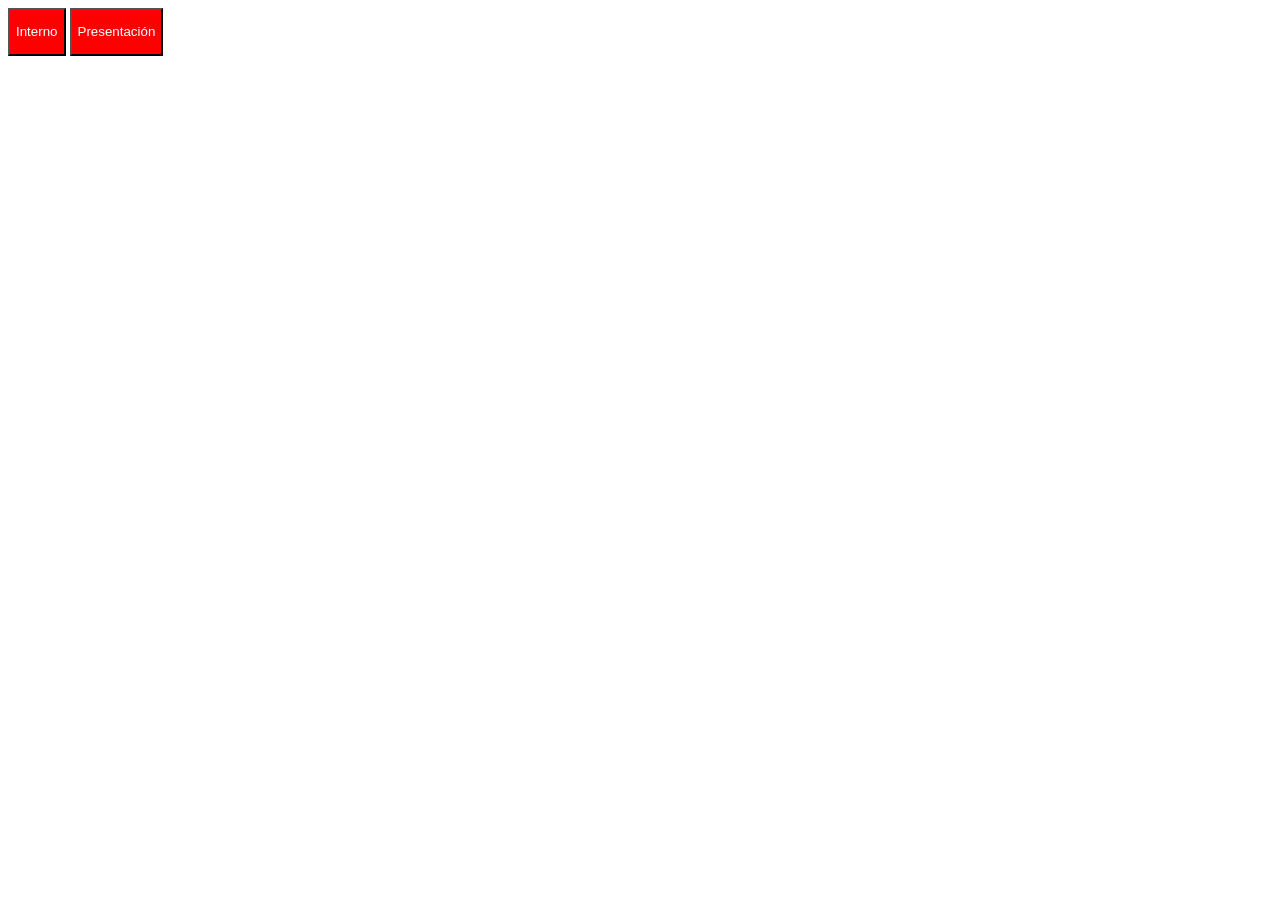
==== index.html @ c40f845d "Comparación de precios" ====
<!DOCTYPE html>
<html lang="en">
<head>
    <meta charset="UTF-8">
    <meta name="viewport" content="width=device-width, initial-scale=1.0">
    <title>CAMPROT</title>
    <link rel="stylesheet" href="styles.css">
    <script src="scripts.js"></script>
</head>
<body>
    <a href="interno/index.html"><button type="button"><p>Interno</p></button></a>
    <a href="presentation/index.html"><button type="button"><p>Presentación</p></button></a>
</body>
</html>
---- styles.css ----
button:nth-of-type(1) {
  background-color: red;
  color: white;
}

button:nth-of-type(1):hover {
  background-color: darkred;
  color: white;
}

button:nth-of-type(2) {
  background-color: blue;
  color: white;
}

button:nth-of-type(2):hover {
  background-color: darkblue;
  color: white;
}
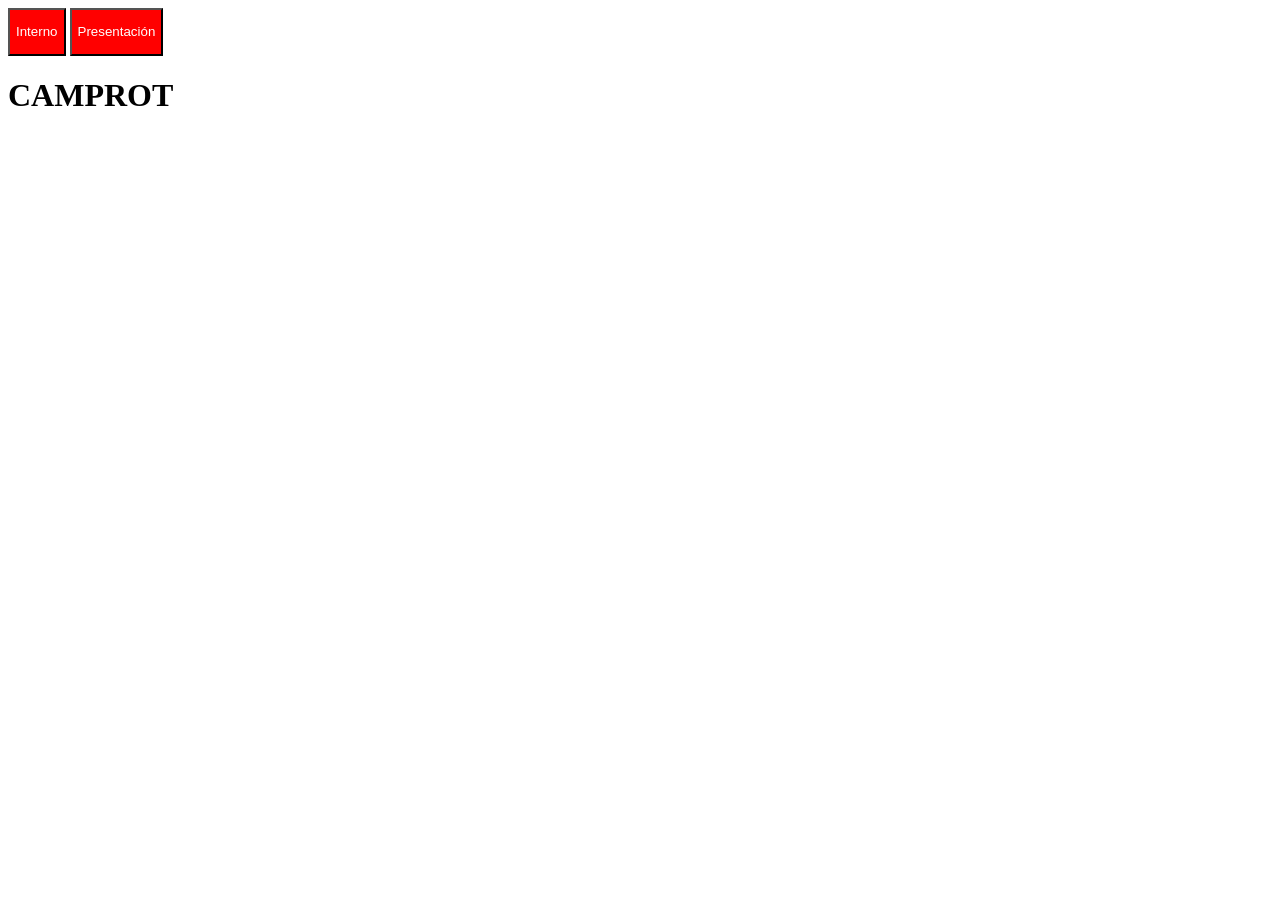
==== commit 103af273: "commit de prueba" ====
--- a/index.html
+++ b/index.html
@@ -10,5 +10,6 @@
 <body>
     <a href="interno/index.html"><button type="button"><p>Interno</p></button></a>
     <a href="presentation/index.html"><button type="button"><p>Presentación</p></button></a>
+    <h1>CAMPROT</h1>
 </body>
 </html>
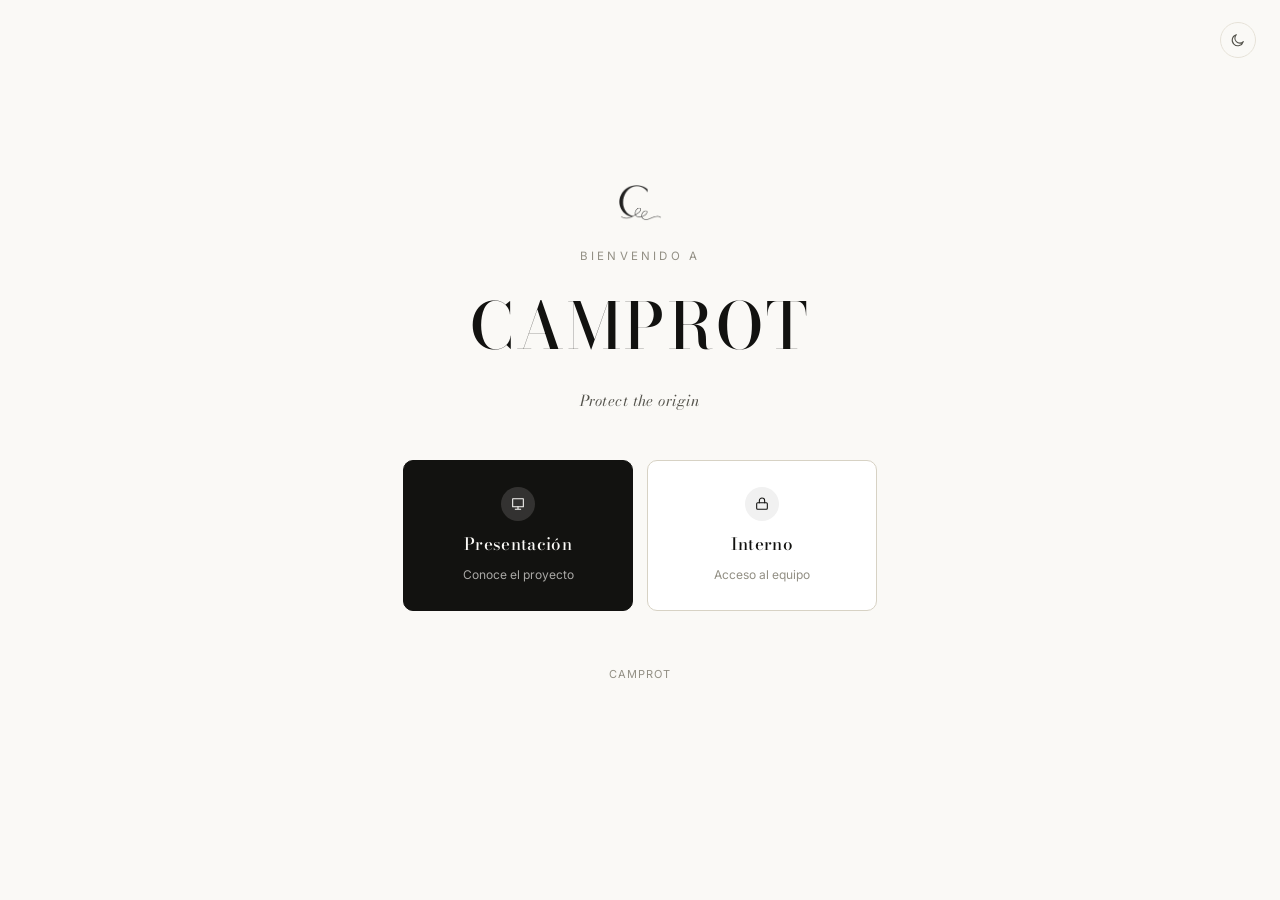
==== commit 9a709c15: "Preparar proyecto" ====
--- a/index.html
+++ b/index.html
@@ -1,15 +1,53 @@
 <!DOCTYPE html>
-<html lang="en">
+<html lang="es">
 <head>
-    <meta charset="UTF-8">
-    <meta name="viewport" content="width=device-width, initial-scale=1.0">
-    <title>CAMPROT</title>
-    <link rel="stylesheet" href="styles.css">
-    <script src="scripts.js"></script>
+<meta charset="UTF-8">
+<meta name="viewport" content="width=device-width, initial-scale=1.0">
+<title>CAMPROT — Protect the Origin</title>
+<link rel="icon" href="Interno/assets/logo-mark.png">
+<link rel="stylesheet" href="styles.css">
+<script>
+  // Set the theme before first paint to avoid a light/dark flash.
+  (function(){
+    var saved = localStorage.getItem("camprot-theme");
+    var dark = window.matchMedia("(prefers-color-scheme: dark)").matches;
+    document.documentElement.setAttribute("data-theme", saved || (dark ? "dark" : "light"));
+  })();
+</script>
 </head>
 <body>
-    <a href="interno/index.html"><button type="button"><p>Interno</p></button></a>
-    <a href="presentation/index.html"><button type="button"><p>Presentación</p></button></a>
+
+  <div class="theme-corner">
+    <button class="icon-btn" id="themeToggle" aria-label="Cambiar tema"></button>
+  </div>
+
+  <main class="hero">
+    <img class="hero-mark" src="Interno/assets/logo-mark.png" alt="">
+    <p class="hero-eyebrow">Bienvenido a</p>
     <h1>CAMPROT</h1>
+    <p class="hero-tagline">Protect the origin</p>
+
+    <div class="hero-actions">
+      <a class="gate-btn primary" href="Presentation/index.html">
+        <span class="icon">
+          <svg viewBox="0 0 24 24" fill="none" stroke-width="1.6" stroke-linecap="round" stroke-linejoin="round"><path d="M4 4h16v12H4z"/><path d="M8 20h8M12 16v4"/></svg>
+        </span>
+        <span class="label">Presentación</span>
+        <span class="desc">Conoce el proyecto</span>
+      </a>
+
+      <a class="gate-btn" href="Interno/index.html">
+        <span class="icon">
+          <svg viewBox="0 0 24 24" fill="none" stroke-width="1.6" stroke-linecap="round" stroke-linejoin="round"><rect x="4" y="10" width="16" height="10" rx="1.5"/><path d="M8 10V7a4 4 0 0 1 8 0v3"/></svg>
+        </span>
+        <span class="label">Interno</span>
+        <span class="desc">Acceso al equipo</span>
+      </a>
+    </div>
+
+    <p class="hero-footer">CAMPROT</p>
+  </main>
+
+<script src="scripts.js"></script>
 </body>
 </html>
--- a/styles.css
+++ b/styles.css
@@ -1,19 +1,225 @@
-button:nth-of-type(1) {
-  background-color: red;
-  color: white;
-}
-
-button:nth-of-type(1):hover {
-  background-color: darkred;
-  color: white;
-}
-
-button:nth-of-type(2) {
-  background-color: blue;
-  color: white;
-}
-
-button:nth-of-type(2):hover {
-  background-color: darkblue;
-  color: white;
-}
+/* ============================================================
+   CAMPROT — landing / gateway page
+   Same visual language as the internal app: warm paper, near-
+   black ink, Bodoni Moda for the brand mark, Inter for copy.
+   ============================================================ */
+
+@import url("https://fonts.googleapis.com/css2?family=Bodoni+Moda:ital,opsz,wght@0,6..96,400;0,6..96,500;0,6..96,600;1,6..96,400&family=Inter:wght@400;500;600&display=swap");
+
+:root{
+  --paper:      #faf9f6;
+  --paper-raised:#ffffff;
+  --ink:        #121210;
+  --ink-soft:   #52514a;
+  --muted:      #928f84;
+  --line:       #e6e2d8;
+  --line-strong:#d7d2c4;
+
+  --ease: cubic-bezier(0.16, 1, 0.3, 1);
+  --dur-fast: 140ms;
+  --dur: 220ms;
+  --dur-slow: 420ms;
+
+  color-scheme: light;
+}
+
+html[data-theme="dark"]{
+  --paper:      #0c0c0b;
+  --paper-raised:#161614;
+  --ink:        #f1efe8;
+  --ink-soft:   #c7c3b7;
+  --muted:      #837f73;
+  --line:       #2a2a26;
+  --line-strong:#38372f;
+  color-scheme: dark;
+}
+
+@media (prefers-reduced-motion: reduce){
+  *, *::before, *::after{
+    animation-duration: 0.001ms !important;
+    transition-duration: 0.001ms !important;
+    scroll-behavior: auto !important;
+  }
+}
+
+*{ box-sizing: border-box; }
+html,body{ height:100%; margin:0; }
+
+body{
+  background: var(--paper);
+  color: var(--ink);
+  font-family: "Inter", -apple-system, BlinkMacSystemFont, "Segoe UI", sans-serif;
+  -webkit-font-smoothing: antialiased;
+  transition: background var(--dur-slow) var(--ease), color var(--dur-slow) var(--ease);
+  display:flex;
+  min-height:100%;
+}
+
+a{ color:inherit; text-decoration:none; }
+::selection{ background: var(--ink); color: var(--paper); }
+
+:focus-visible{
+  outline: 2px solid var(--ink);
+  outline-offset: 3px;
+}
+
+/* ---------------- Theme toggle (top-right) ---------------- */
+
+.theme-corner{
+  position: fixed;
+  top: 22px; right: 24px;
+  z-index: 10;
+}
+.icon-btn{
+  display:flex; align-items:center; justify-content:center;
+  width: 36px; height: 36px;
+  border-radius: 50%;
+  border: 1px solid var(--line);
+  background: transparent;
+  cursor: pointer;
+  transition: border-color var(--dur-fast) var(--ease),
+              background var(--dur-fast) var(--ease),
+              transform var(--dur-fast) var(--ease);
+}
+.icon-btn:hover{ border-color: var(--line-strong); background: color-mix(in srgb, var(--ink) 5%, transparent); transform: scale(1.06); }
+.icon-btn:active{ transform: scale(0.92); }
+.icon-btn svg{ width:16px; height:16px; stroke: var(--ink-soft); transition: stroke var(--dur-fast) var(--ease), transform var(--dur) var(--ease); }
+#themeToggle:hover svg{ transform: rotate(14deg); }
+#themeToggle{ overflow:hidden; }
+
+/* ---------------- Hero ---------------- */
+
+@keyframes riseIn{
+  from{ opacity:0; transform: translateY(10px); }
+  to{ opacity:1; transform:none; }
+}
+
+.hero{
+  margin: auto;
+  width: 100%;
+  max-width: 560px;
+  padding: 40px 32px 64px;
+  text-align: center;
+}
+
+.hero-mark{
+  width: 44px; height:auto;
+  margin: 0 auto 28px;
+  display:block;
+  animation: riseIn var(--dur-slow) var(--ease) both;
+}
+html[data-theme="dark"] .hero-mark{ filter: invert(1); }
+
+.hero-eyebrow{
+  font-size: 11.5px;
+  letter-spacing: 0.28em;
+  text-transform: uppercase;
+  color: var(--muted);
+  margin: 0 0 14px;
+  animation: riseIn var(--dur-slow) var(--ease) both;
+  animation-delay: 40ms;
+}
+
+.hero h1{
+  font-family: "Bodoni Moda", serif;
+  font-weight: 500;
+  font-size: clamp(40px, 9vw, 64px);
+  letter-spacing: 0.05em;
+  margin: 0 0 14px;
+  animation: riseIn var(--dur-slow) var(--ease) both;
+  animation-delay: 80ms;
+}
+
+.hero-tagline{
+  font-style: italic;
+  font-family: "Bodoni Moda", serif;
+  font-size: 15px;
+  color: var(--ink-soft);
+  letter-spacing: 0.03em;
+  margin: 0 0 48px;
+  animation: riseIn var(--dur-slow) var(--ease) both;
+  animation-delay: 120ms;
+}
+
+.hero-actions{
+  display:flex;
+  gap: 14px;
+  flex-wrap: wrap;
+  justify-content:center;
+  animation: riseIn var(--dur-slow) var(--ease) both;
+  animation-delay: 160ms;
+}
+
+.gate-btn{
+  flex: 1 1 200px;
+  max-width: 230px;
+  display:flex;
+  flex-direction:column;
+  align-items:center;
+  gap: 10px;
+  padding: 26px 20px;
+  border-radius: 10px;
+  border: 1px solid var(--line-strong);
+  background: var(--paper-raised);
+  cursor:pointer;
+  transition: transform var(--dur-fast) var(--ease),
+              box-shadow var(--dur-fast) var(--ease),
+              border-color var(--dur-fast) var(--ease),
+              background var(--dur-fast) var(--ease);
+}
+.gate-btn:hover{
+  transform: translateY(-3px);
+  border-color: var(--ink);
+  box-shadow: 0 14px 30px rgba(18,18,16,0.10);
+}
+.gate-btn:active{ transform: translateY(-1px) scale(.99); }
+
+.gate-btn .icon{
+  width: 34px; height: 34px;
+  display:flex; align-items:center; justify-content:center;
+  border-radius: 50%;
+  background: color-mix(in srgb, var(--ink) 6%, transparent);
+  transition: background var(--dur-fast) var(--ease);
+}
+.gate-btn:hover .icon{ background: var(--ink); }
+.gate-btn .icon svg{ width:16px; height:16px; stroke: var(--ink); transition: stroke var(--dur-fast) var(--ease); }
+.gate-btn:hover .icon svg{ stroke: var(--paper); }
+
+.gate-btn .label{
+  font-family: "Bodoni Moda", serif;
+  font-weight: 500;
+  font-size: 17px;
+  letter-spacing: 0.02em;
+}
+
+.gate-btn .desc{
+  font-size: 12px;
+  color: var(--muted);
+  line-height: 1.4;
+}
+
+.gate-btn.primary{
+  background: var(--ink);
+  border-color: var(--ink);
+}
+.gate-btn.primary .label{ color: var(--paper); }
+.gate-btn.primary .desc{ color: color-mix(in srgb, var(--paper) 65%, transparent); }
+.gate-btn.primary .icon{ background: color-mix(in srgb, var(--paper) 14%, transparent); }
+.gate-btn.primary .icon svg{ stroke: var(--paper); }
+.gate-btn.primary:hover{ box-shadow: 0 14px 30px rgba(18,18,16,0.22); }
+
+.hero-footer{
+  margin-top: 56px;
+  font-size: 11px;
+  letter-spacing: 0.08em;
+  text-transform: uppercase;
+  color: var(--muted);
+  animation: riseIn var(--dur-slow) var(--ease) both;
+  animation-delay: 200ms;
+}
+
+@media (max-width: 480px){
+  .hero{ padding: 32px 22px 48px; }
+  .hero-actions{ flex-direction: column; align-items:stretch; }
+  .gate-btn{ max-width: none; }
+}
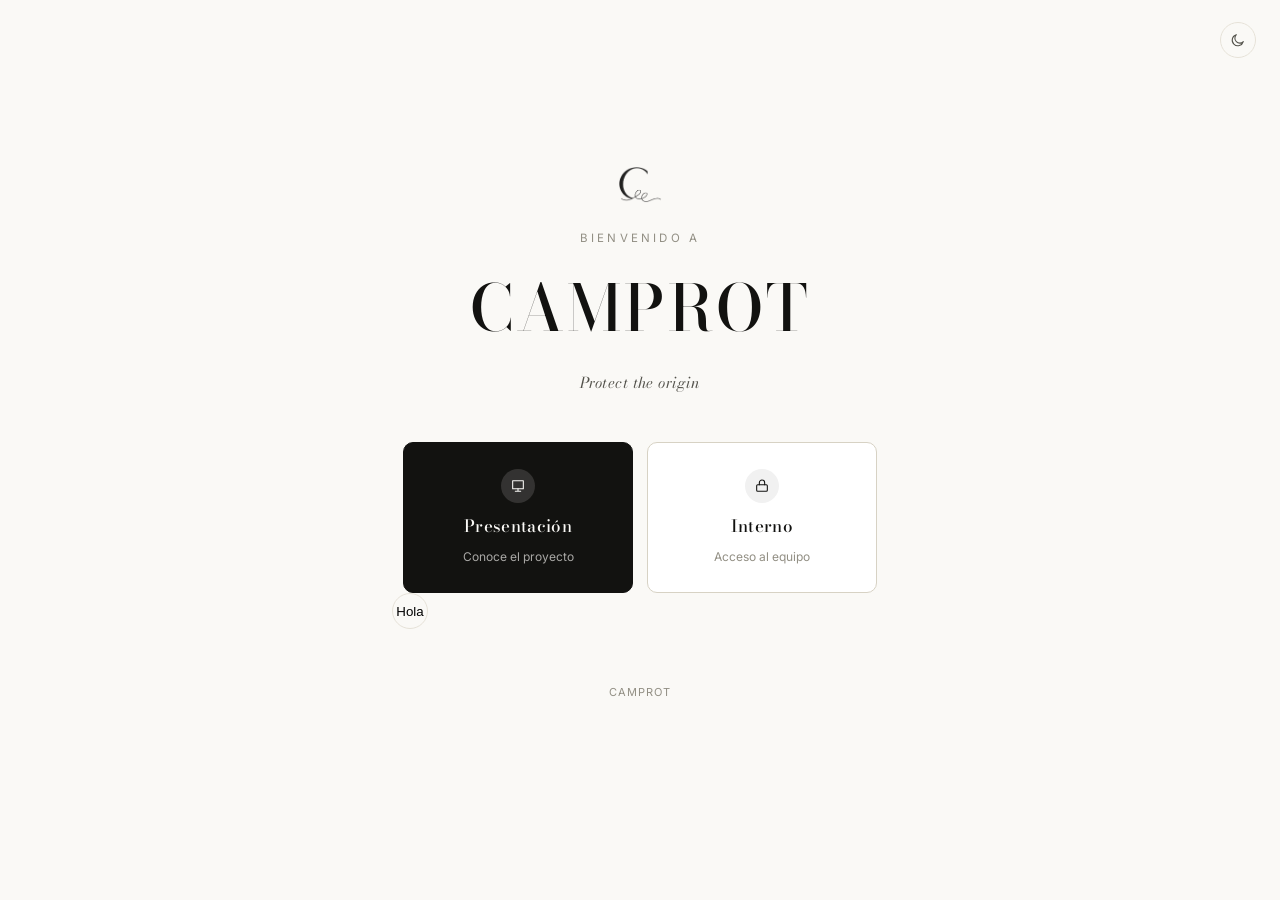
==== commit cfe1ab27: "chuno te odio" ====
--- a/index.html
+++ b/index.html
@@ -45,6 +45,8 @@
       </a>
     </div>
 
+    <button class="icon-btn" id="themeToggle" aria-label="Cambiar tema"><p>Hola</p></button>
+
     <p class="hero-footer">CAMPROT</p>
   </main>
 
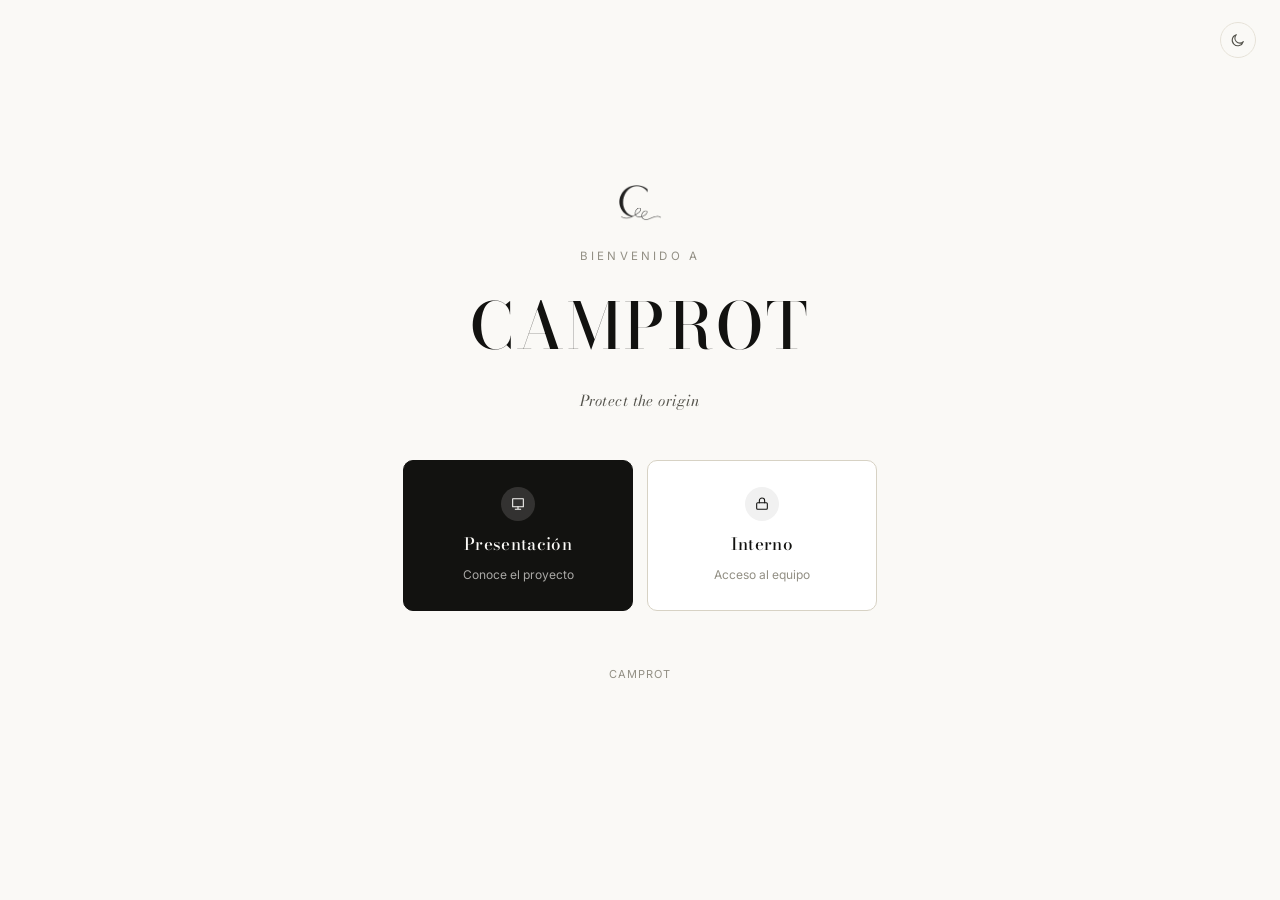
==== commit 73d0a946: "Arreglo de pantalla en telefono" ====
--- a/index.html
+++ b/index.html
@@ -45,8 +45,6 @@
       </a>
     </div>
 
-    <button class="icon-btn" id="themeToggle" aria-label="Cambiar tema"><p>Hola</p></button>
-
     <p class="hero-footer">CAMPROT</p>
   </main>
 
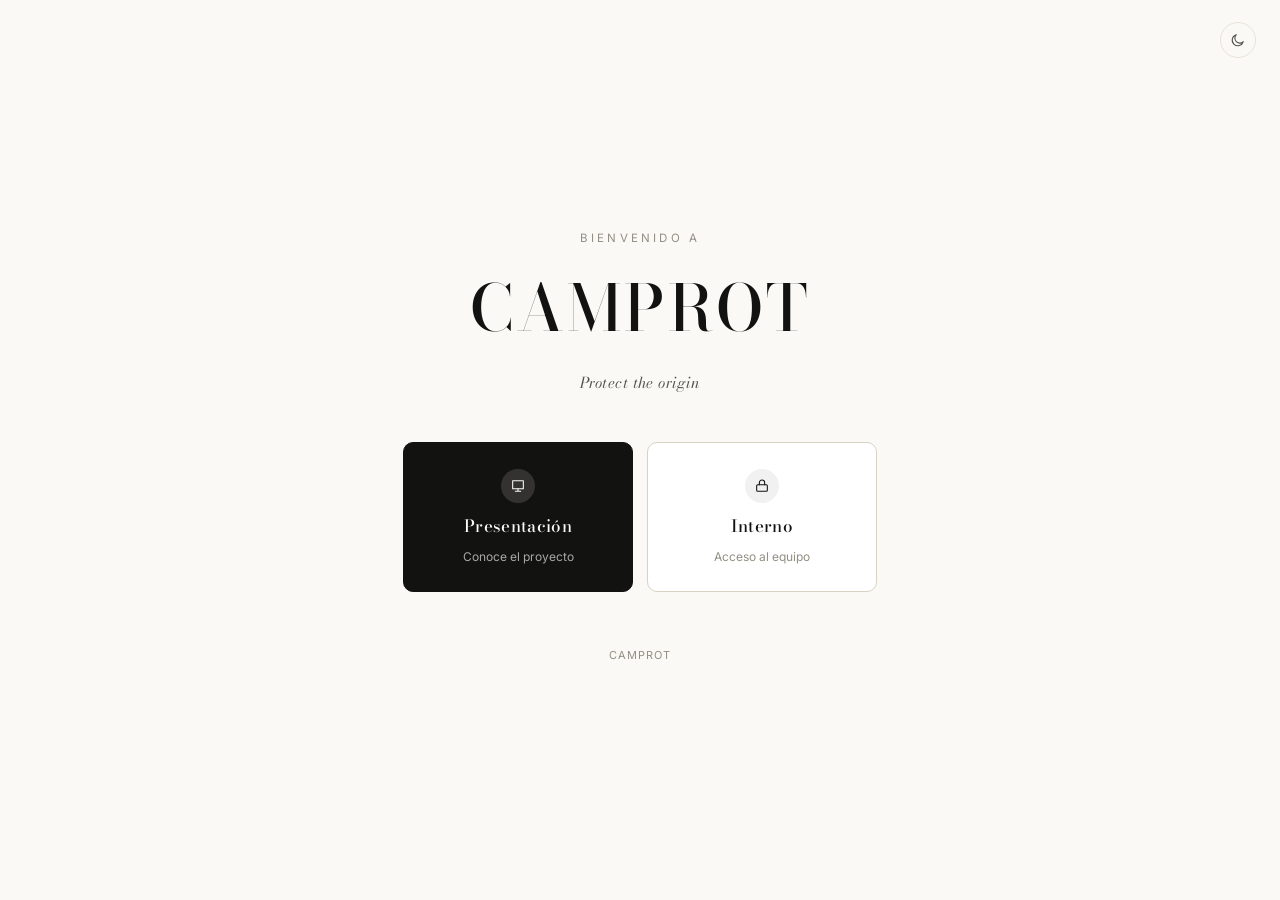
==== commit 093b742c: "nuevo logo" ====
--- a/index.html
+++ b/index.html
@@ -4,7 +4,7 @@
 <meta charset="UTF-8">
 <meta name="viewport" content="width=device-width, initial-scale=1.0">
 <title>CAMPROT — Protect the Origin</title>
-<link rel="icon" href="Interno/assets/logo-mark.png">
+<link rel="icon" href="interno/assets/logo-mark.png">
 <link rel="stylesheet" href="styles.css">
 <script>
   // Set the theme before first paint to avoid a light/dark flash.
@@ -22,13 +22,13 @@
   </div>
 
   <main class="hero">
-    <img class="hero-mark" src="Interno/assets/logo-mark.png" alt="">
+    <img class="hero-mark" src="interno/assets/logo-mark.png" alt="">
     <p class="hero-eyebrow">Bienvenido a</p>
     <h1>CAMPROT</h1>
     <p class="hero-tagline">Protect the origin</p>
 
     <div class="hero-actions">
-      <a class="gate-btn primary" href="Presentation/index.html">
+      <a class="gate-btn primary" href="presentation/index.html">
         <span class="icon">
           <svg viewBox="0 0 24 24" fill="none" stroke-width="1.6" stroke-linecap="round" stroke-linejoin="round"><path d="M4 4h16v12H4z"/><path d="M8 20h8M12 16v4"/></svg>
         </span>
@@ -36,7 +36,7 @@
         <span class="desc">Conoce el proyecto</span>
       </a>
 
-      <a class="gate-btn" href="Interno/index.html">
+      <a class="gate-btn" href="interno/index.html">
         <span class="icon">
           <svg viewBox="0 0 24 24" fill="none" stroke-width="1.6" stroke-linecap="round" stroke-linejoin="round"><rect x="4" y="10" width="16" height="10" rx="1.5"/><path d="M8 10V7a4 4 0 0 1 8 0v3"/></svg>
         </span>
